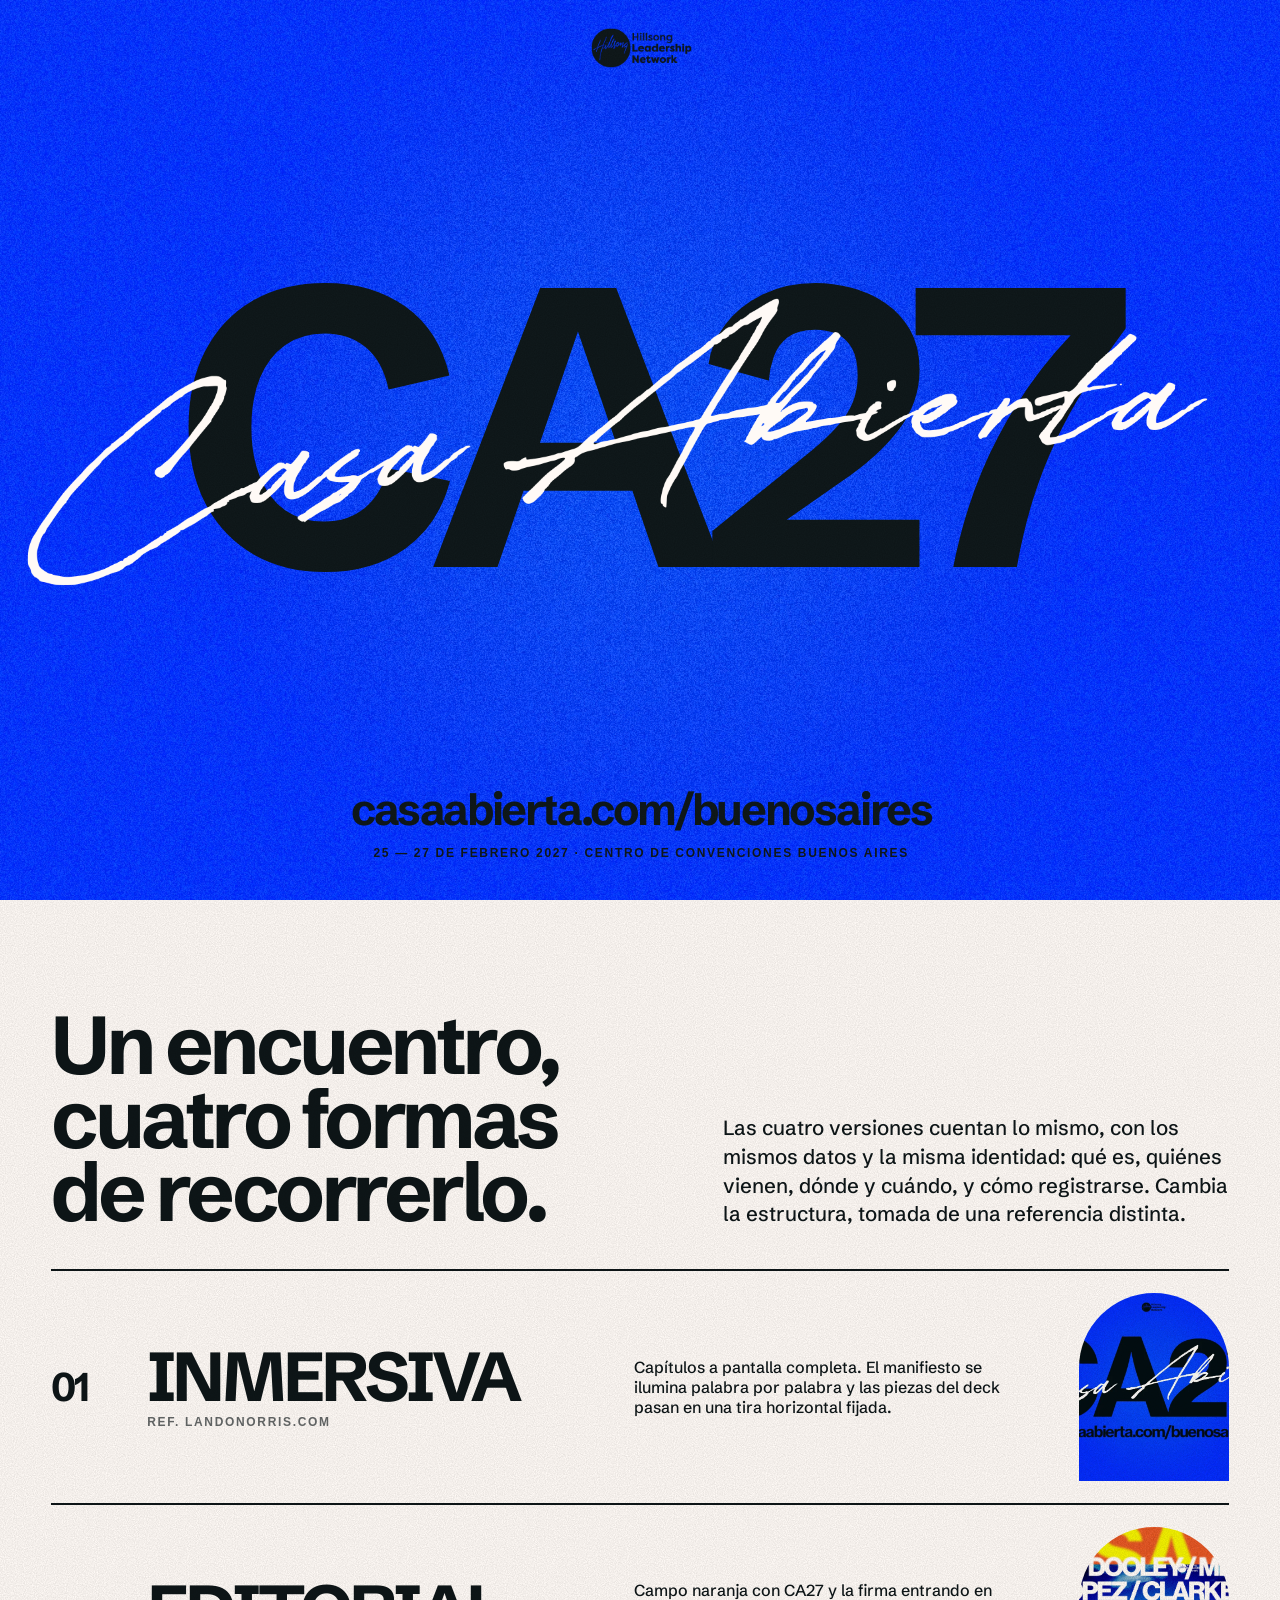
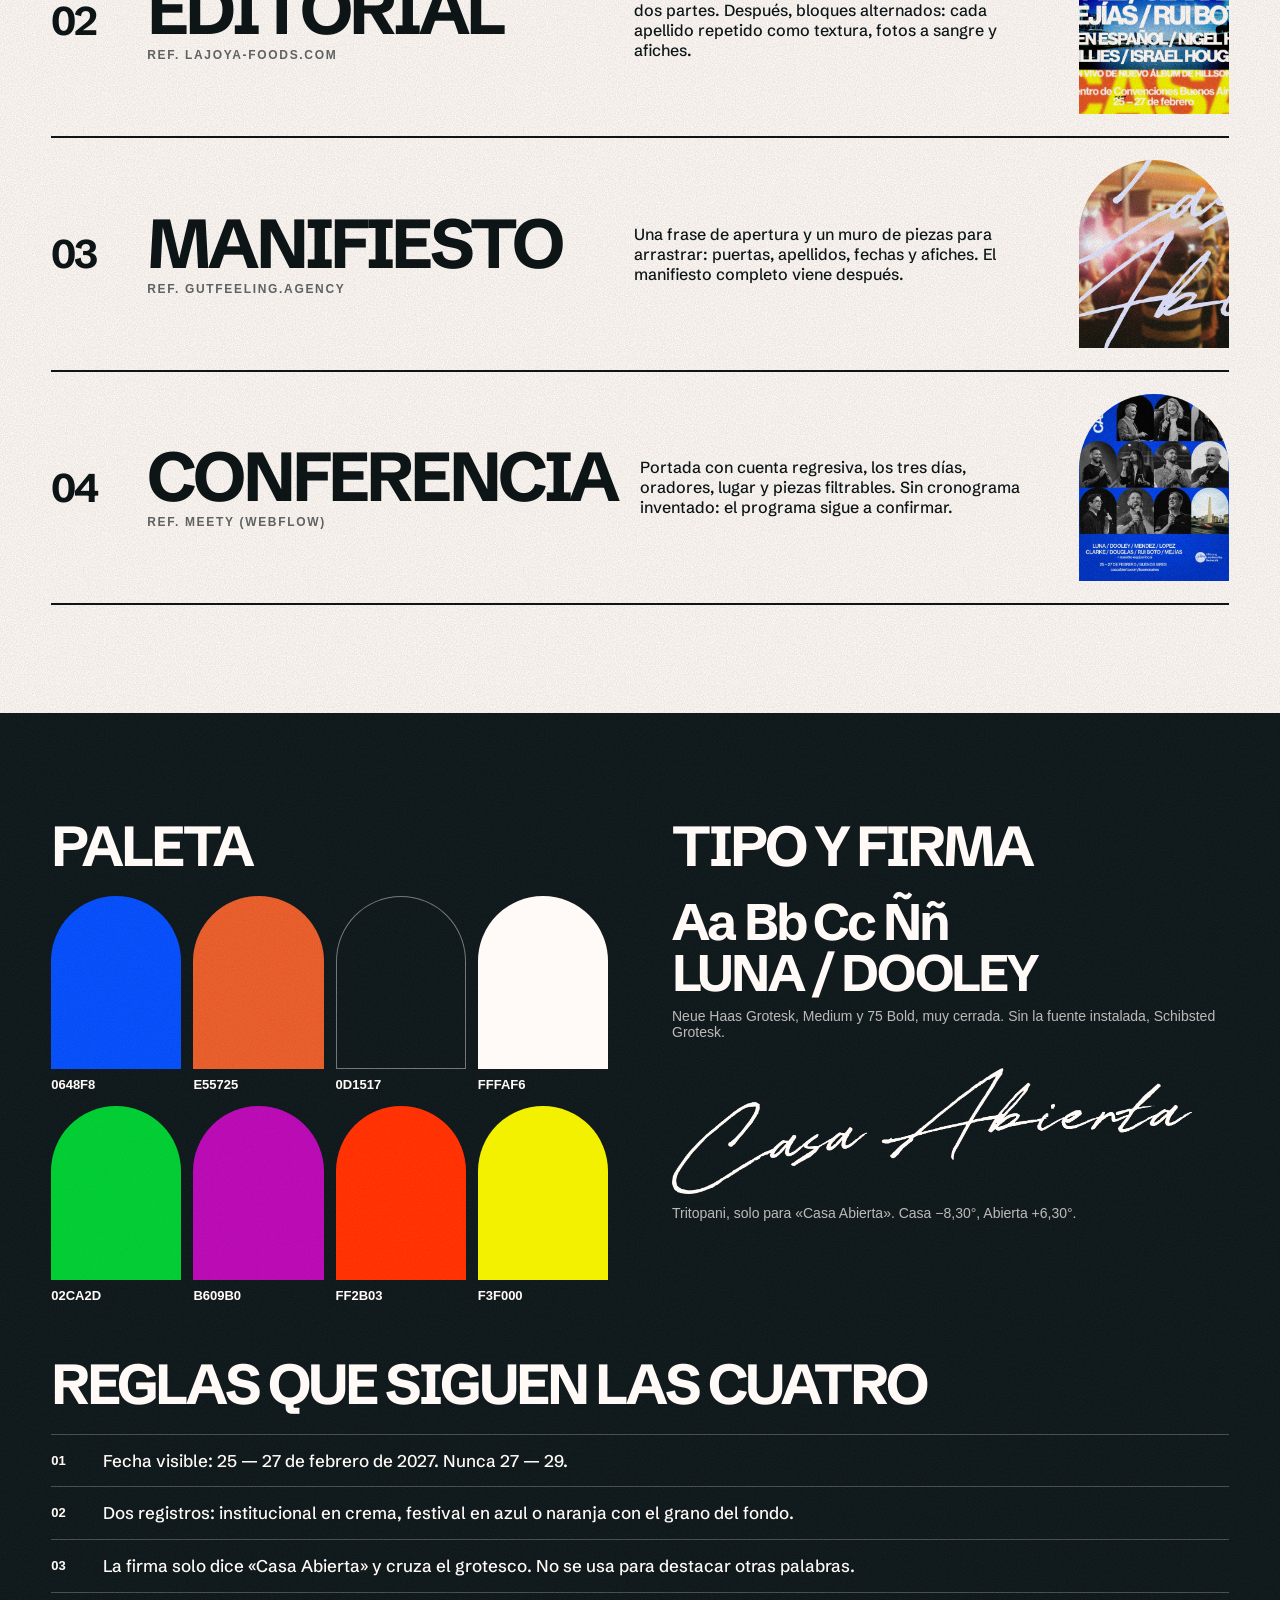
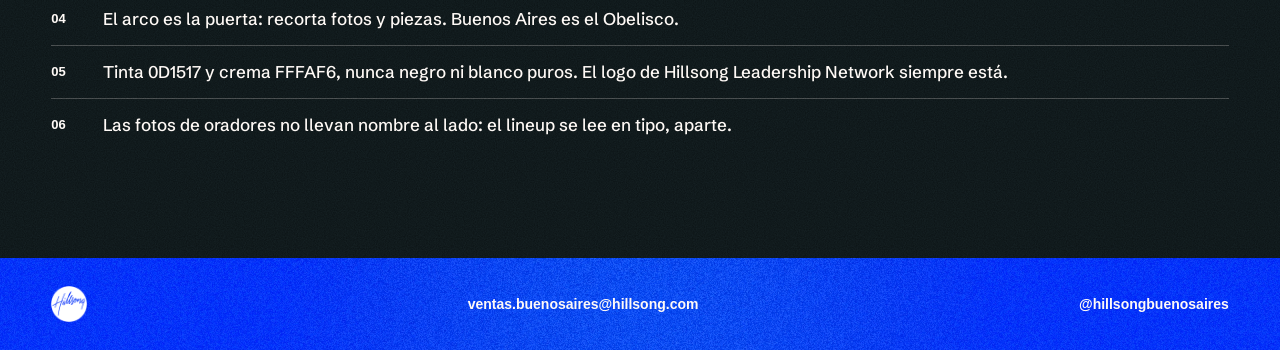
==== webs/index.html @ 6bb6489e "CA27: índice, cuatro versiones y sistema compartido Versiones Inmersiva, Editorial, Manifiesto y Con" ====
<!DOCTYPE html>
<html lang="es">
<head>
  <meta charset="utf-8">
  <meta name="viewport" content="width=device-width, initial-scale=1">
  <title>CA27 — Versiones del sitio</title>
  <meta name="description" content="Casa Abierta 2027. Cuatro estructuras de sitio con la misma identidad.">
  <link rel="icon" href="shared/media/footer-icon.webp">
  <link rel="preconnect" href="https://fonts.googleapis.com">
  <link rel="preconnect" href="https://fonts.gstatic.com" crossorigin>
  <link href="https://fonts.googleapis.com/css2?family=Schibsted+Grotesk:wght@500;700&display=swap" rel="stylesheet">
  <link rel="stylesheet" href="shared/ca27.css">
  <style>
    .top { min-height: 100svh; display: grid; grid-template-rows: auto 1fr auto; justify-items: center; padding: 28px var(--gut) 40px; overflow: hidden; }
    .top .lockup { align-self: center; width: 100%; }
    .top .mega { font-size: clamp(120px, 31vw, 560px); }
    .top .firma { width: min(1180px, 96vw); }
    .url { font-family: var(--display); font-weight: 700; letter-spacing: var(--track); color: var(--ink); font-size: clamp(22px, 3.4vw, 56px); text-decoration: none; }
    .top .eyebrow { margin-top: 10px; color: var(--ink); text-align: center; }

    .intro { padding: clamp(72px, 12vh, 140px) var(--gut) 40px; max-width: var(--max); margin: 0 auto; display: grid; grid-template-columns: 1.2fr 1fr; gap: 32px 64px; align-items: end; }
    .intro h1 { font-size: clamp(44px, 6.4vw, 104px); }
    .intro p { max-width: 44ch; }

    .list { list-style: none; margin: 0 auto; padding: 0 var(--gut) clamp(72px, 12vh, 140px); max-width: var(--max); }
    .list li { border-top: 2px solid var(--ink); }
    .list li:last-child { border-bottom: 2px solid var(--ink); }
    .list a { display: grid; grid-template-columns: 72px 1.1fr 1fr 150px; gap: 24px; align-items: center; padding: 22px 0; text-decoration: none; }
    .list .n { font-family: var(--display); font-weight: 700; letter-spacing: var(--track); font-size: 40px; }
    .list h2 { font-size: clamp(40px, 5.4vw, 84px); text-transform: uppercase; transition: transform 0.5s var(--ease); }
    .list .ref { display: block; margin-top: 8px; color: var(--ink-soft); }
    .list p { max-width: 38ch; }
    .list .door { aspect-ratio: 4 / 5; background: var(--ink); transition: transform 0.5s var(--ease); }
    .list a:hover h2 { transform: translateX(12px); }
    .list a:hover .door { transform: translateY(-6px) rotate(-2deg); }

    .sheet { padding: clamp(72px, 12vh, 140px) var(--gut); }
    .sheet-in { max-width: var(--max); margin: 0 auto; display: grid; grid-template-columns: 1fr 1fr; gap: 56px 64px; }
    .sheet h2 { font-size: clamp(36px, 4.4vw, 64px); text-transform: uppercase; margin-bottom: 24px; }
    .swatches { display: grid; grid-template-columns: repeat(4, 1fr); gap: 14px 12px; }
    .swatches figure { margin: 0; }
    .swatches i { display: block; aspect-ratio: 3 / 4; border-radius: var(--door); background: var(--c); }
    .swatches i.edge { box-shadow: inset 0 0 0 1px color-mix(in srgb, var(--cream) 40%, transparent); }
    .swatches figcaption { margin-top: 8px; font-family: var(--ui); font-weight: 700; font-size: 13px; }
    .type-sample { font-size: clamp(34px, 4vw, 56px); line-height: 1; }
    .type-note { margin-top: 10px; color: var(--cream-soft); font-family: var(--ui); font-size: 14px; }
    .sheet .firma { width: min(520px, 100%); margin: 28px 0 8px; color: var(--cream); }
    .rules { list-style: none; padding: 0; margin: 0; counter-reset: r; }
    .rules li { counter-increment: r; display: grid; grid-template-columns: 40px 1fr; gap: 12px; padding: 14px 0; border-top: 1px solid var(--line); font-size: 17px; line-height: 1.4; }
    .rules li::before { content: counter(r, decimal-leading-zero); font-family: var(--ui); font-weight: 700; font-size: 13px; padding-top: 3px; }

    @media (max-width: 860px) {
      .intro, .sheet-in { grid-template-columns: 1fr; }
      .list a { grid-template-columns: 48px 1fr 96px; }
      .list p { grid-column: 2 / 4; grid-row: 2; }
      .list .door { grid-column: 3; grid-row: 1; }
      .list .n { font-size: 28px; }
    }
  </style>
</head>
<body>
  <header class="top field field--blue" id="top">
    <img class="hln" src="shared/media/hln-logo.webp" alt="Hillsong Leadership Network">
    <div class="lockup" aria-label="CA27 Casa Abierta">
      <p class="mega" aria-hidden="true">CA27</p>
      <span class="firma" role="img" aria-label="Casa Abierta"></span>
    </div>
    <div>
      <a class="url" href="https://casaabierta.com/buenosaires">casaabierta.com/buenosaires</a>
      <p class="eyebrow">25 — 27 de febrero 2027 · Centro de Convenciones Buenos Aires</p>
    </div>
  </header>

  <main class="field field--cream">
    <section class="intro" id="versiones">
      <h1 class="display">Un encuentro, cuatro formas de recorrerlo.</h1>
      <p class="lead">Las cuatro versiones cuentan lo mismo, con los mismos datos y la misma identidad: qué es, quiénes vienen, dónde y cuándo, y cómo registrarse. Cambia la estructura, tomada de una referencia distinta.</p>
    </section>

    <ol class="list">
      <li>
        <a href="landonorris/">
          <span class="n">01</span>
          <div><h2 class="display">Inmersiva</h2><span class="eyebrow ref">Ref. landonorris.com</span></div>
          <p>Capítulos a pantalla completa. El manifiesto se ilumina palabra por palabra y las piezas del deck pasan en una tira horizontal fijada.</p>
          <div class="door"><img src="shared/piezas/lockup.webp" alt=""></div>
        </a>
      </li>
      <li>
        <a href="lajoya/">
          <span class="n">02</span>
          <div><h2 class="display">Editorial</h2><span class="eyebrow ref">Ref. lajoya-foods.com</span></div>
          <p>Campo naranja con CA27 y la firma entrando en dos partes. Después, bloques alternados: cada apellido repetido como textura, fotos a sangre y afiches.</p>
          <div class="door"><img src="shared/media/banner.webp" alt=""></div>
        </a>
      </li>
      <li>
        <a href="gutfeeling/">
          <span class="n">03</span>
          <div><h2 class="display">Manifiesto</h2><span class="eyebrow ref">Ref. gutfeeling.agency</span></div>
          <p>Una frase de apertura y un muro de piezas para arrastrar: puertas, apellidos, fechas y afiches. El manifiesto completo viene después.</p>
          <div class="door"><img src="shared/piezas/multitud.webp" alt=""></div>
        </a>
      </li>
      <li>
        <a href="meety/">
          <span class="n">04</span>
          <div><h2 class="display">Conferencia</h2><span class="eyebrow ref">Ref. Meety (Webflow)</span></div>
          <p>Portada con cuenta regresiva, los tres días, oradores, lugar y piezas filtrables. Sin cronograma inventado: el programa sigue a confirmar.</p>
          <div class="door"><img src="shared/piezas/oradores.webp" alt=""></div>
        </a>
      </li>
    </ol>
  </main>

  <section class="sheet field field--ink" id="sistema">
    <div class="sheet-in">
      <div>
        <h2 class="display">Paleta</h2>
        <div class="swatches">
          <figure><i style="--c:#0648f8"></i><figcaption>0648F8</figcaption></figure>
          <figure><i style="--c:#e55725"></i><figcaption>E55725</figcaption></figure>
          <figure><i class="edge" style="--c:#0d1517"></i><figcaption>0D1517</figcaption></figure>
          <figure><i style="--c:#fffaf6"></i><figcaption>FFFAF6</figcaption></figure>
          <figure><i style="--c:#02ca2d"></i><figcaption>02CA2D</figcaption></figure>
          <figure><i style="--c:#b609b0"></i><figcaption>B609B0</figcaption></figure>
          <figure><i style="--c:#ff2b03"></i><figcaption>FF2B03</figcaption></figure>
          <figure><i style="--c:#f3f000"></i><figcaption>F3F000</figcaption></figure>
        </div>
      </div>
      <div>
        <h2 class="display">Tipo y firma</h2>
        <p class="type-sample display">Aa Bb Cc Ññ<br>LUNA / DOOLEY</p>
        <p class="type-note">Neue Haas Grotesk, Medium y 75 Bold, muy cerrada. Sin la fuente instalada, Schibsted Grotesk.</p>
        <span class="firma" role="img" aria-label="Casa Abierta"></span>
        <p class="type-note">Tritopani, solo para «Casa Abierta». Casa −8,30°, Abierta +6,30°.</p>
      </div>
      <div style="grid-column: 1 / -1">
        <h2 class="display">Reglas que siguen las cuatro</h2>
        <ol class="rules">
          <li>Fecha visible: 25 — 27 de febrero de 2027. Nunca 27 — 29.</li>
          <li>Dos registros: institucional en crema, festival en azul o naranja con el grano del fondo.</li>
          <li>La firma solo dice «Casa Abierta» y cruza el grotesco. No se usa para destacar otras palabras.</li>
          <li>El arco es la puerta: recorta fotos y piezas. Buenos Aires es el Obelisco.</li>
          <li>Tinta 0D1517 y crema FFFAF6, nunca negro ni blanco puros. El logo de Hillsong Leadership Network siempre está.</li>
          <li>Las fotos de oradores no llevan nombre al lado: el lineup se lee en tipo, aparte.</li>
        </ol>
      </div>
    </div>
  </section>

  <footer class="foot field field--blue">
    <div class="foot-in">
      <img class="foot-icon" src="shared/media/footer-icon.webp" alt="Hillsong">
      <a href="mailto:ventas.buenosaires@hillsong.com">ventas.buenosaires@hillsong.com</a>
      <a href="https://instagram.com/hillsongbuenosaires">@hillsongbuenosaires</a>
    </div>
  </footer>
</body>
</html>
---- webs/shared/ca27.css ----
/* CA27 — sistema compartido de las cuatro versiones.
   Fuente de verdad: MEMORIA.md y el PDF de dirección estética.

   Tipo: Neue Haas Grotesk (Display 65 Medium / Text 75 Bold) por local().
   Si la máquina no la tiene, cae a Schibsted Grotesk 500/700. No hay 900.
   Firma: el asset casa-abierta-script.webp usado como máscara, así toma el
   color del texto (cream sobre color, tinta sobre crema). No se escribe
   la firma con una fuente cursiva ni se usa para otras palabras.
   Tracking de la lámina (inter. -65): -0.055em en display, -0.065em en mega. */

:root {
  /* Primarios */
  --blue: #0648f8;
  --orange: #e55725;
  --ink: #0d1517;
  --cream: #fffaf6;
  /* Secundarios */
  --green: #02ca2d;
  --magenta: #b609b0;
  --red: #ff2b03;
  --yellow: #f3f000;
  /* Del sitio publicado */
  --sand: #f6ebdc;

  --ink-soft: color-mix(in srgb, var(--ink) 64%, var(--cream));
  --cream-soft: color-mix(in srgb, var(--cream) 70%, transparent);
  --line: color-mix(in srgb, currentColor 22%, transparent);

  --display: "Neue Haas Grotesk Display Pro", "NHaasGroteskDSPro-65Md", "Schibsted Grotesk", "Helvetica Neue", Helvetica, Arial, sans-serif;
  --text: "Neue Haas Grotesk Text Pro", "NHaasGroteskTXPro-75Bd", "Schibsted Grotesk", "Helvetica Neue", Helvetica, Arial, sans-serif;
  --ui: Helvetica, "Helvetica Neue", Arial, sans-serif;

  --track: -0.055em;
  --track-mega: -0.065em;
  --ease: cubic-bezier(0.2, 0.7, 0.2, 1);
  --ease-io: cubic-bezier(0.65, 0.05, 0, 1);
  --gut: clamp(16px, 4vw, 56px);
  --max: 1440px;
  /* El arco: radio enorme arriba, recto abajo. Siempre medio círculo. */
  --door: 100vmax 100vmax 0 0;

  --noise: url("data:image/svg+xml;utf8,<svg xmlns='http://www.w3.org/2000/svg' width='220' height='220'><filter id='n'><feTurbulence type='fractalNoise' baseFrequency='0.9' numOctaves='2' stitchTiles='stitch'/><feColorMatrix values='0 0 0 0 0.5  0 0 0 0 0.5  0 0 0 0 0.5  0 0 0 1.6 -0.3'/></filter><rect width='100%25' height='100%25' filter='url(%23n)'/></svg>");
}

/* ---------- Base ---------- */

*, *::before, *::after { box-sizing: border-box; }
html { scroll-behavior: smooth; -webkit-text-size-adjust: 100%; }
body {
  margin: 0;
  font-family: var(--text);
  font-weight: 500;
  color: var(--ink);
  background: var(--cream);
  text-rendering: optimizeLegibility;
  -webkit-font-smoothing: antialiased;
  overflow-x: clip;
}
img { display: block; max-width: 100%; }
a { color: inherit; }
button { font: inherit; color: inherit; }
h1, h2, h3, p { margin: 0; }
::selection { background: var(--yellow); color: var(--ink); }
:focus-visible { outline: 2px solid var(--yellow); outline-offset: 3px; }
.sr { position: absolute; width: 1px; height: 1px; overflow: hidden; clip-path: inset(50%); white-space: nowrap; }

/* ---------- Campos de color. LOS FONDOS SIEMPRE CON NOISE ---------- */

.field { position: relative; isolation: isolate; }
.field::after {
  content: "";
  position: absolute;
  inset: 0;
  z-index: 4;
  pointer-events: none;
  background-image: var(--noise);
  mix-blend-mode: soft-light;
  opacity: 0.5;
}
/* Azul y naranja usan los fondos reales del sitio, que ya traen grano y viñeta. */
.field--blue { background: var(--blue) url("media/hero-bg.webp") center / cover; color: var(--cream); }
.field--orange { background: var(--orange) url("media/lineup-bg.webp") center / cover; color: var(--cream); }
.field--cream { background: var(--cream); color: var(--ink); }
.field--ink { background: var(--ink); color: var(--cream); }
.field--yellow { background: var(--yellow); color: var(--ink); }
.field--red { background: var(--red); color: var(--cream); }
.field--blue::after, .field--orange::after { opacity: 0.2; }
.field--cream::after { opacity: 0.35; mix-blend-mode: multiply; }

/* ---------- Tipo ---------- */

.mega {
  font-family: var(--display);
  font-weight: 700;
  letter-spacing: var(--track-mega);
  line-height: 0.78;
  text-transform: uppercase;
}
.display {
  font-family: var(--display);
  font-weight: 700;
  letter-spacing: var(--track);
  line-height: 0.9;
}
.caps { text-transform: uppercase; }
.eyebrow {
  font-family: var(--ui);
  font-size: 12px;
  font-weight: 700;
  letter-spacing: 0.14em;
  line-height: 1.2;
  text-transform: uppercase;
}
/* Manifiesto en cuerpo chico y mayúsculas, como la pieza institucional. */
.manifest {
  font-family: var(--text);
  font-weight: 700;
  font-size: 15px;
  line-height: 1.5;
  letter-spacing: 0;
  text-transform: uppercase;
}
.manifest p + p { margin-top: 1.1em; }
.lead { font-size: clamp(18px, 1.6vw, 22px); line-height: 1.4; font-weight: 500; }

/* ---------- Firma «Casa Abierta» ---------- */

.firma {
  display: block;
  aspect-ratio: 1782 / 433;
  background: currentColor;
  -webkit-mask: url("media/casa-abierta-script.webp") center / contain no-repeat;
  mask: url("media/casa-abierta-script.webp") center / contain no-repeat;
  pointer-events: none;
}
/* Las dos mitades de la firma, para animarlas por separado sin deformar el giro original. */
.firma--casa { clip-path: inset(0 57% 0 0); }
.firma--abierta { clip-path: inset(0 0 0 42%); }

/* ---------- Logo Hillsong Leadership Network ---------- */

.hln { display: block; width: auto; height: 40px; }
.hln--light { filter: invert(1); }

/* ---------- Lockup CA27 + firma ---------- */

.lockup {
  position: relative;
  display: grid;
  place-items: center;
  text-align: center;
}
.lockup > * { grid-area: 1 / 1; }
.lockup .mega { color: var(--ink); font-size: clamp(120px, 30vw, 520px); }
.lockup .firma { width: 104%; color: var(--cream); transform: translate(-2%, 6%); }

/* ---------- La puerta ---------- */

.door { border-radius: var(--door); overflow: hidden; }
.door img { width: 100%; height: 100%; object-fit: cover; }
/* speaker-XX.webp y obelisco.webp ya vienen recortados en arco con transparencia. */
.door-cut { display: block; width: 100%; height: auto; }

/* ---------- Lineup ---------- */

.names {
  font-family: var(--display);
  font-weight: 700;
  letter-spacing: var(--track);
  line-height: 0.92;
  text-transform: uppercase;
}
.names .slash { font-weight: 500; opacity: 0.9; }
/* Un apellido nunca se corta: cada nombre va en .nm */
.names .nm { white-space: nowrap; }
.names-local { font-family: var(--text); font-weight: 500; text-transform: none; letter-spacing: 0; }

/* ---------- Pattern de fondo: CASA ABIERTA amarillo, apenas fuera de foco ---------- */

.pattern {
  position: absolute;
  inset: 0;
  z-index: -1;
  overflow: hidden;
  display: flex;
  flex-direction: column;
  justify-content: center;
  color: var(--yellow);
  font-family: var(--display);
  font-weight: 700;
  font-size: clamp(120px, 24vw, 420px);
  letter-spacing: var(--track-mega);
  line-height: 0.8;
  text-transform: uppercase;
  white-space: nowrap;
  filter: blur(2px);
  pointer-events: none;
  user-select: none;
}
.pattern span { display: block; }
.pattern span:nth-child(even) { transform: translateX(-18%); }

/* «CA27» chico desparramado, como en el afiche */
.tag27 {
  position: absolute;
  z-index: 3;
  font-family: var(--text);
  font-weight: 700;
  font-size: 13px;
  letter-spacing: -0.02em;
  color: var(--ink);
  pointer-events: none;
}

/* ---------- Botones ---------- */

.btn {
  display: inline-flex;
  align-items: center;
  justify-content: center;
  min-width: 200px;
  height: 48px;
  padding: 0 22px;
  border: 0;
  border-radius: 8px;
  background: var(--cream);
  color: var(--ink);
  font-family: var(--text);
  font-size: 15px;
  font-weight: 700;
  letter-spacing: 0.02em;
  text-transform: uppercase;
  text-decoration: none;
  cursor: pointer;
  transition: background 0.25s, color 0.25s, transform 0.25s var(--ease);
}
.btn:hover { background: var(--yellow); color: var(--ink); }
.btn:active { transform: translateY(1px); }
.btn--ink { background: var(--ink); color: var(--cream); }
.btn--line { background: transparent; color: inherit; box-shadow: inset 0 0 0 2px currentColor; }
.btn--line:hover { box-shadow: none; }
.btn--sm { min-width: 0; height: 40px; padding: 0 16px; font-size: 13px; }

/* ---------- Marquesina ---------- */

.mq { overflow: hidden; cursor: grab; user-select: none; }
.mq.is-drag { cursor: grabbing; }
.mq-track { display: flex; width: max-content; will-change: transform; }
.mq-track > * { flex: none; white-space: nowrap; }

/* ---------- Entrada al scrollear ---------- */

[data-reveal] { opacity: 0; transform: translateY(28px); transition: opacity 0.8s var(--ease), transform 0.9s var(--ease); }
[data-reveal].is-in { opacity: 1; transform: none; }

/* ---------- Preguntas (las tres del sitio publicado) ---------- */

.faq { padding: clamp(72px, 12vh, 140px) var(--gut); }
.faq-in { max-width: 760px; margin: 0 auto; }
.faq h2 { font-family: var(--display); font-weight: 700; letter-spacing: var(--track); font-size: clamp(32px, 4.4vw, 56px); line-height: 0.95; margin-bottom: 28px; }
.faq details { border: 1px solid var(--line); border-radius: 8px; margin-top: 10px; }
.faq summary {
  list-style: none;
  display: flex;
  justify-content: space-between;
  gap: 16px;
  padding: 16px 18px;
  font-family: var(--ui);
  font-weight: 700;
  font-size: 16px;
  cursor: pointer;
}
.faq summary::-webkit-details-marker { display: none; }
.faq summary::after { content: "+"; font-weight: 400; font-size: 22px; line-height: 0.8; transition: transform 0.3s var(--ease); }
.faq details[open] summary::after { transform: rotate(45deg); }
.faq details p { padding: 0 18px 18px; font-family: var(--ui); opacity: 0.7; }

/* ---------- Pie (igual en las cuatro) ---------- */

.foot { padding: 28px var(--gut); }
.foot-in {
  max-width: var(--max);
  margin: 0 auto;
  display: flex;
  flex-wrap: wrap;
  align-items: center;
  justify-content: space-between;
  gap: 16px 32px;
  font-family: var(--ui);
  font-weight: 700;
  font-size: 14px;
}
.foot-in a { text-decoration: none; }
.foot-in a:hover { text-decoration: underline; text-underline-offset: 4px; }
.foot-icon { width: 36px; height: 36px; }

/* ---------- Volver al índice ---------- */

.back {
  position: fixed;
  z-index: 300;
  right: 12px;
  bottom: 12px;
  padding: 8px 12px;
  border-radius: 8px;
  background: var(--ink);
  color: var(--cream);
  font-family: var(--ui);
  font-size: 11px;
  font-weight: 700;
  letter-spacing: 0.12em;
  text-transform: uppercase;
  text-decoration: none;
  opacity: 0.85;
}
.back:hover { opacity: 1; }

@media (prefers-reduced-motion: reduce) {
  html { scroll-behavior: auto; }
  *, *::before, *::after { animation-duration: 0.001ms !important; animation-iteration-count: 1 !important; transition-duration: 0.001ms !important; }
  [data-reveal] { opacity: 1; transform: none; }
}
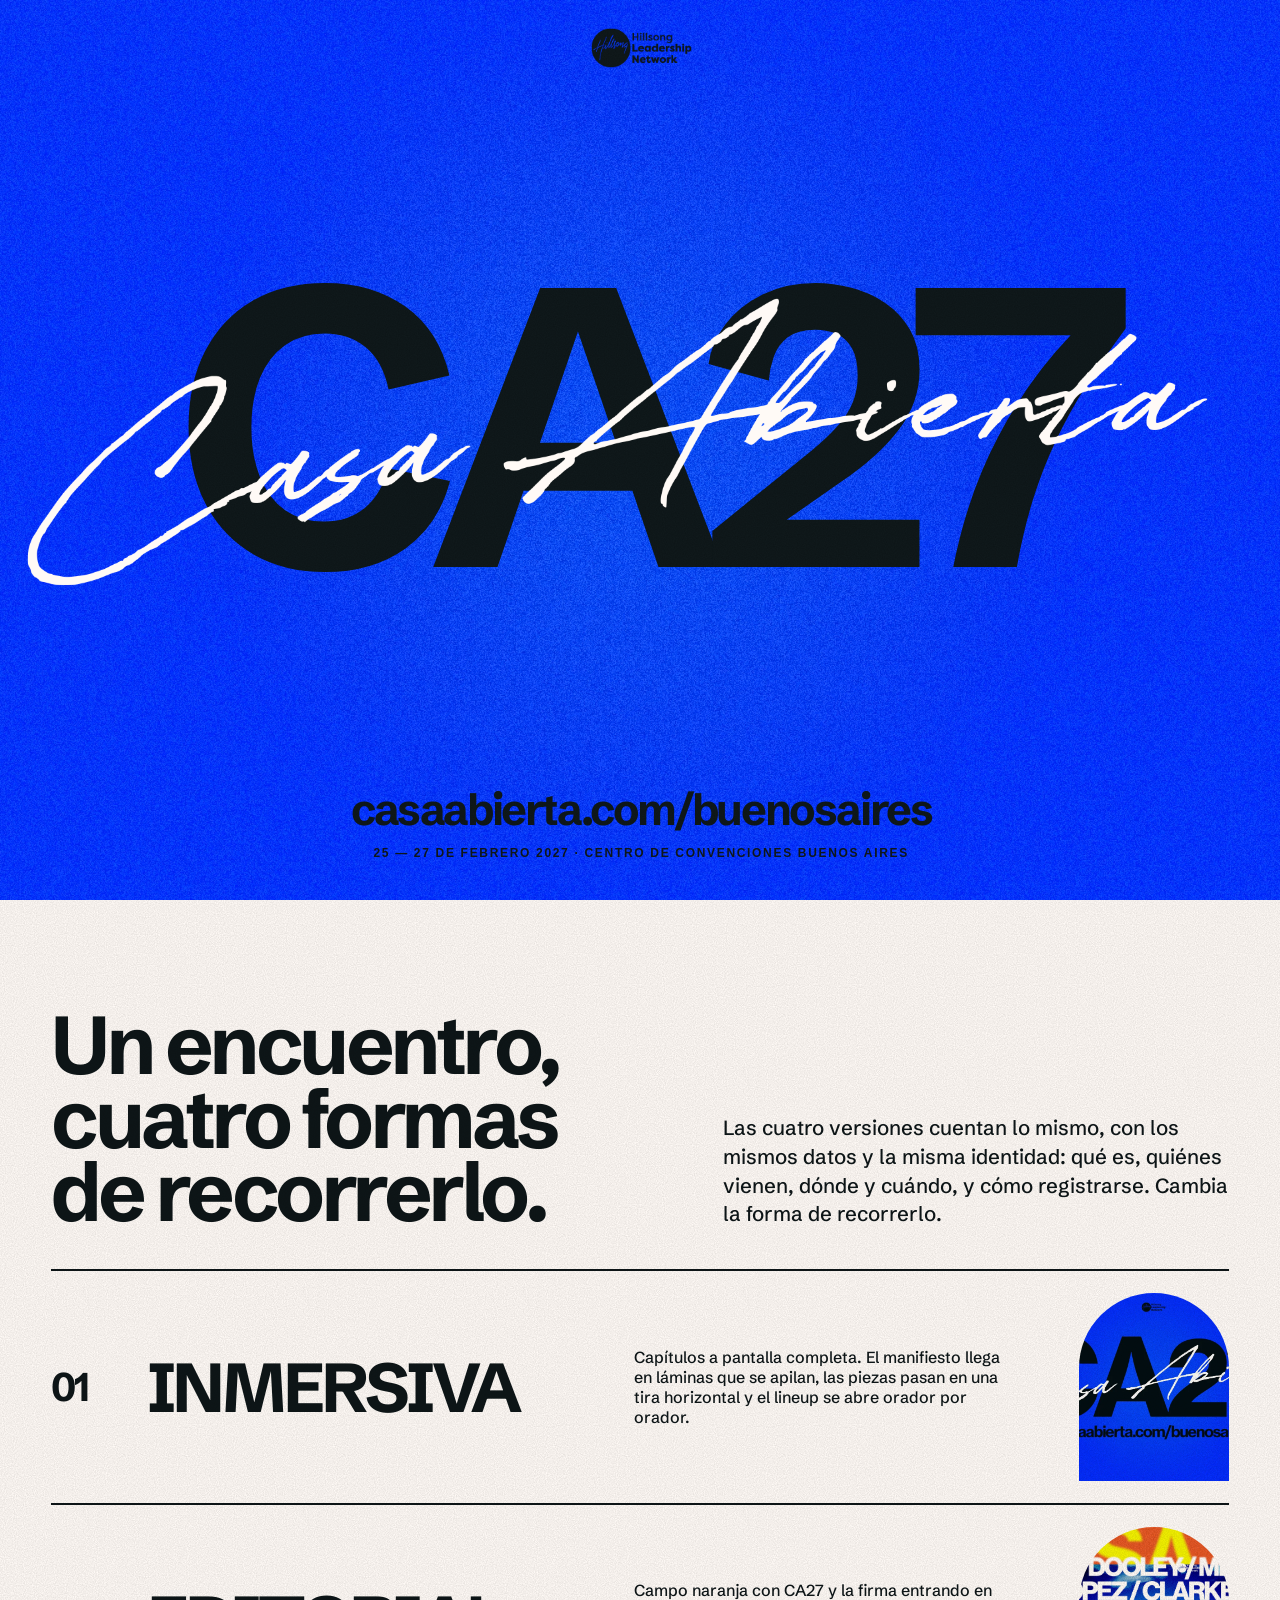
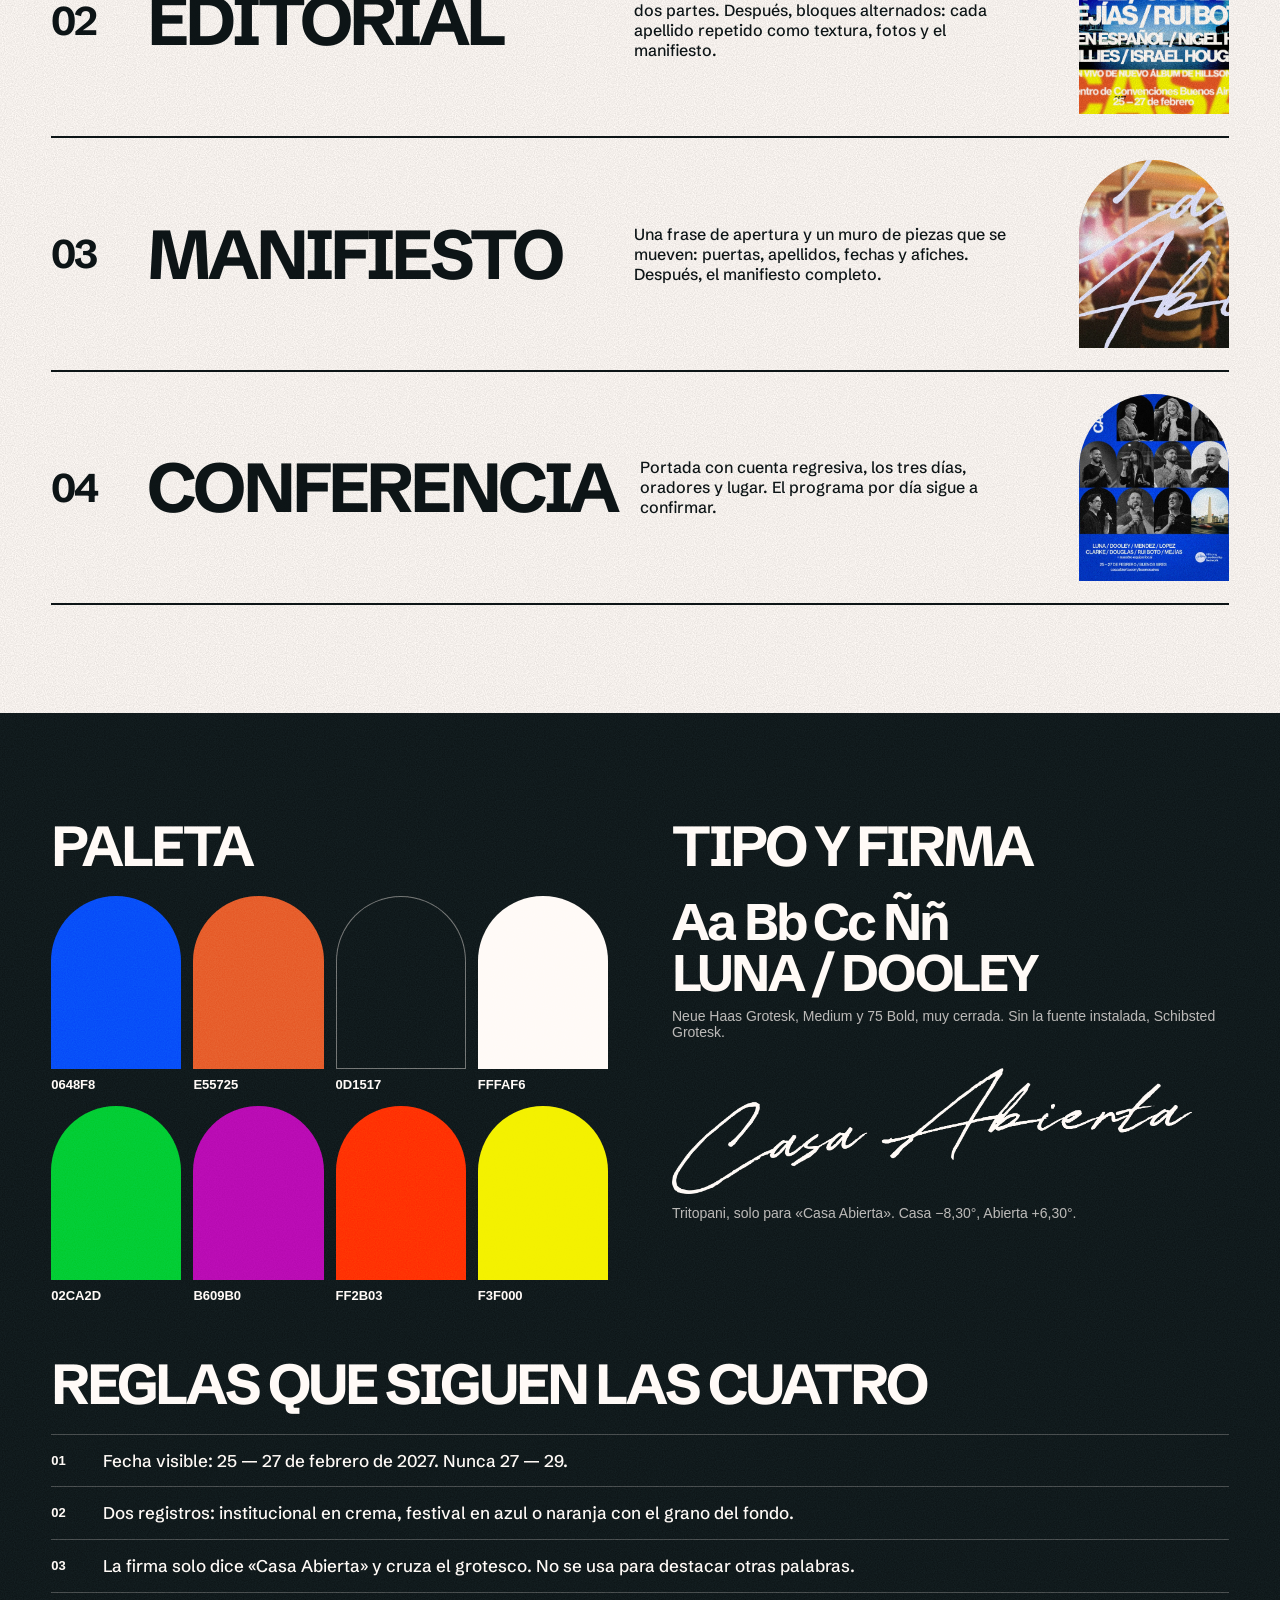
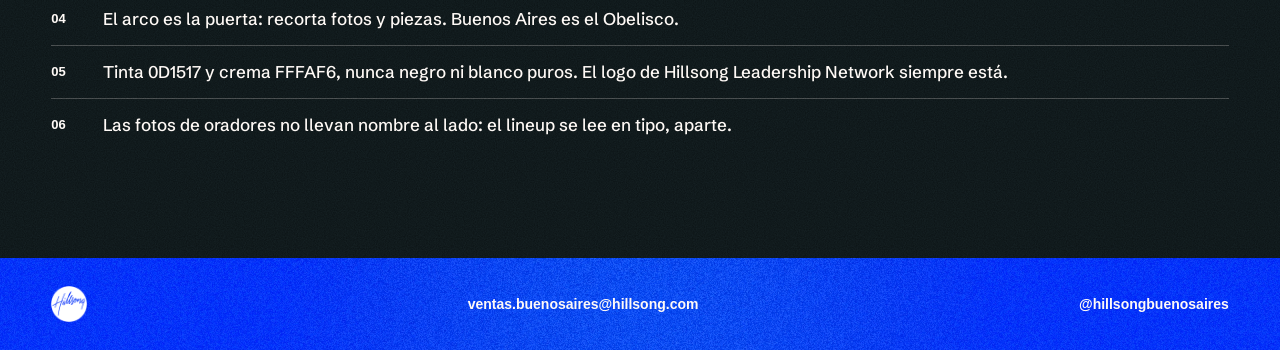
==== commit aa4edb52: "Ajustes de versiones: sin referencias, lineup con nombres, menos indicaciones - Carpetas renombradas" ====
--- a/webs/index.html
+++ b/webs/index.html
@@ -74,39 +74,39 @@
   <main class="field field--cream">
     <section class="intro" id="versiones">
       <h1 class="display">Un encuentro, cuatro formas de recorrerlo.</h1>
-      <p class="lead">Las cuatro versiones cuentan lo mismo, con los mismos datos y la misma identidad: qué es, quiénes vienen, dónde y cuándo, y cómo registrarse. Cambia la estructura, tomada de una referencia distinta.</p>
+      <p class="lead">Las cuatro versiones cuentan lo mismo, con los mismos datos y la misma identidad: qué es, quiénes vienen, dónde y cuándo, y cómo registrarse. Cambia la forma de recorrerlo.</p>
     </section>
 
     <ol class="list">
       <li>
-        <a href="landonorris/">
+        <a href="inmersiva/">
           <span class="n">01</span>
-          <div><h2 class="display">Inmersiva</h2><span class="eyebrow ref">Ref. landonorris.com</span></div>
-          <p>Capítulos a pantalla completa. El manifiesto se ilumina palabra por palabra y las piezas del deck pasan en una tira horizontal fijada.</p>
+          <div><h2 class="display">Inmersiva</h2></div>
+          <p>Capítulos a pantalla completa. El manifiesto llega en láminas que se apilan, las piezas pasan en una tira horizontal y el lineup se abre orador por orador.</p>
           <div class="door"><img src="shared/piezas/lockup.webp" alt=""></div>
         </a>
       </li>
       <li>
-        <a href="lajoya/">
+        <a href="editorial/">
           <span class="n">02</span>
-          <div><h2 class="display">Editorial</h2><span class="eyebrow ref">Ref. lajoya-foods.com</span></div>
-          <p>Campo naranja con CA27 y la firma entrando en dos partes. Después, bloques alternados: cada apellido repetido como textura, fotos a sangre y afiches.</p>
+          <div><h2 class="display">Editorial</h2></div>
+          <p>Campo naranja con CA27 y la firma entrando en dos partes. Después, bloques alternados: cada apellido repetido como textura, fotos y el manifiesto.</p>
           <div class="door"><img src="shared/media/banner.webp" alt=""></div>
         </a>
       </li>
       <li>
-        <a href="gutfeeling/">
+        <a href="manifiesto/">
           <span class="n">03</span>
-          <div><h2 class="display">Manifiesto</h2><span class="eyebrow ref">Ref. gutfeeling.agency</span></div>
-          <p>Una frase de apertura y un muro de piezas para arrastrar: puertas, apellidos, fechas y afiches. El manifiesto completo viene después.</p>
+          <div><h2 class="display">Manifiesto</h2></div>
+          <p>Una frase de apertura y un muro de piezas que se mueven: puertas, apellidos, fechas y afiches. Después, el manifiesto completo.</p>
           <div class="door"><img src="shared/piezas/multitud.webp" alt=""></div>
         </a>
       </li>
       <li>
-        <a href="meety/">
+        <a href="conferencia/">
           <span class="n">04</span>
-          <div><h2 class="display">Conferencia</h2><span class="eyebrow ref">Ref. Meety (Webflow)</span></div>
-          <p>Portada con cuenta regresiva, los tres días, oradores, lugar y piezas filtrables. Sin cronograma inventado: el programa sigue a confirmar.</p>
+          <div><h2 class="display">Conferencia</h2></div>
+          <p>Portada con cuenta regresiva, los tres días, oradores y lugar. El programa por día sigue a confirmar.</p>
           <div class="door"><img src="shared/piezas/oradores.webp" alt=""></div>
         </a>
       </li>
